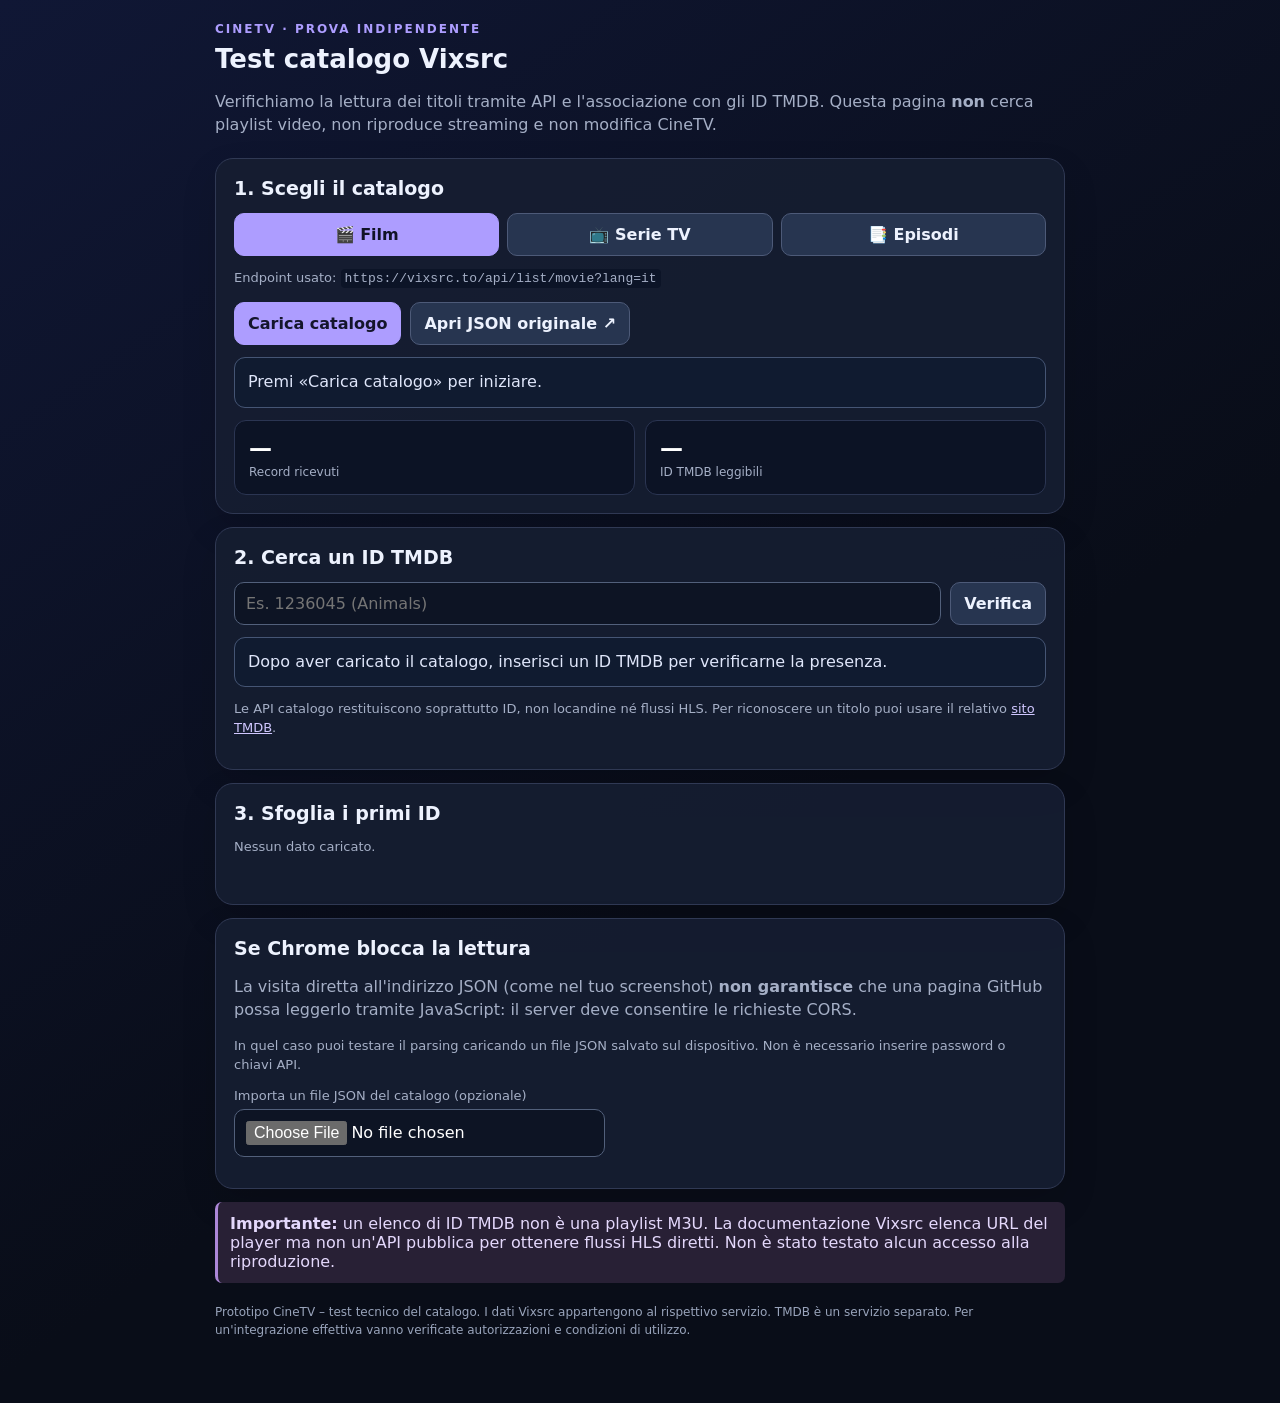
==== test-catalogo/index.html @ 1d824273 "Add files via upload" ====
<!doctype html>
<html lang="it">
<head>
<meta charset="utf-8">
<meta name="viewport" content="width=device-width, initial-scale=1">
<meta name="theme-color" content="#0a0e19">
<title>CineTV – Test catalogo Vixsrc</title>
<style>
:root{color-scheme:dark;--bg:#090d18;--panel:#151d30;--line:#303954;--txt:#edf2fe;--sub:#a5afc6;--accent:#ad9dff;--good:#72dcb2;--bad:#ffb39f;font-family:system-ui,-apple-system,Segoe UI,Arial,sans-serif}*{box-sizing:border-box}body{margin:0;background:linear-gradient(145deg,#101735,#090d18 60%);color:var(--txt);min-height:100vh}.wrap{max-width:880px;margin:auto;padding:22px 15px 65px}header{margin-bottom:22px}h1{font-size:26px;margin:8px 0}h2{font-size:19px;margin:0 0 14px}p{color:var(--sub);line-height:1.45}.eyebrow{letter-spacing:2px;text-transform:uppercase;color:var(--accent);font-size:12px;font-weight:700}.panel{border:1px solid var(--line);border-radius:18px;background:rgba(21,29,48,.96);padding:18px;margin:13px 0;box-shadow:0 15px 35px #0002}.tabs{display:flex;gap:8px;flex-wrap:wrap}.tab{flex:1;min-width:90px}.tab[aria-selected=true]{background:var(--accent);color:#111326;border-color:var(--accent)}button,.btn{background:#273550;color:var(--txt);border:1px solid #4d5a78;border-radius:10px;padding:11px 13px;cursor:pointer;font:inherit;font-weight:650;text-decoration:none;display:inline-flex;align-items:center;justify-content:center;gap:8px}button:focus-visible,a:focus-visible,input:focus-visible{outline:3px solid var(--accent);outline-offset:2px}button:hover,.btn:hover{filter:brightness(1.13)}button.primary{background:var(--accent);color:#14152b;border-color:var(--accent)}button:disabled{opacity:.5;cursor:wait}.row{display:flex;gap:9px;flex-wrap:wrap;align-items:center}.row>*{min-width:0}.grow{flex:1}label{font-size:13px;color:var(--sub);display:block;margin-bottom:6px}input[type=text],input[type=number],input[type=file]{font:inherit;background:#0d1424;color:#fff;padding:11px;border:1px solid #52607b;border-radius:10px;max-width:100%}input[type=number]{width:90px}.search{width:100%}.status{padding:13px;border:1px solid #455574;border-radius:11px;color:#dfe6fa;background:#101b30;min-height:47px;line-height:1.4}.status.ok{border-color:#2f846e;color:var(--good)}.status.err{border-color:#a0574e;color:var(--bad)}.stats{color:var(--sub);font-size:13px;margin-top:10px}.stat-grid{display:grid;grid-template-columns:repeat(2,minmax(0,1fr));gap:10px}.stat{background:#0c1325;border:1px solid #2b3552;padding:14px;border-radius:12px}.stat strong{display:block;font-size:23px;color:#fff}.stat span{font-size:12px;color:var(--sub)}.items{display:grid;grid-template-columns:repeat(auto-fill,minmax(145px,1fr));gap:10px;margin-top:14px}.item{background:#0d1529;border:1px solid #303b58;border-radius:12px;padding:12px;min-width:0}.item b{display:block;font-size:15px;overflow-wrap:anywhere}.item small{display:block;color:var(--sub);padding:6px 0 12px}.item a{color:#cbbfff;font-size:13px}.hint{font-size:13px}.notice{background:#282035;border-left:3px solid #ac87d8;border-radius:7px;padding:12px;color:#e4d8fc}.hidden{display:none!important}footer{font-size:12px;color:#99a4bb;line-height:1.5;padding-top:20px}code{background:#0c1427;padding:2px 4px;border-radius:4px;overflow-wrap:anywhere}a{color:#d0c7ff}#sample{font-size:12px}.split{display:grid;grid-template-columns:1fr 1fr;gap:10px}@media(max-width:540px){.wrap{padding:16px 12px 40px}.split{grid-template-columns:1fr}.items{grid-template-columns:repeat(2,minmax(0,1fr))}.panel{padding:14px}h1{font-size:24px}}
</style>
</head>
<body><div class="wrap">
<header><div class="eyebrow">CineTV · Prova indipendente</div><h1>Test catalogo Vixsrc</h1><p>Verifichiamo la lettura dei titoli tramite API e l'associazione con gli ID TMDB. Questa pagina <b>non</b> cerca playlist video, non riproduce streaming e non modifica CineTV.</p></header>
<section class="panel"><h2>1. Scegli il catalogo</h2><div class="tabs" role="tablist" aria-label="Tipo catalogo"><button type="button" class="tab" data-kind="movie" role="tab" aria-selected="true">🎬 Film</button><button type="button" class="tab" data-kind="tv" role="tab" aria-selected="false">📺 Serie TV</button><button type="button" class="tab" data-kind="episode" role="tab" aria-selected="false">📑 Episodi</button></div><p class="hint">Endpoint usato: <code id="endpoint">https://vixsrc.to/api/list/movie?lang=it</code></p><div class="row"><button id="load" type="button" class="primary">Carica catalogo</button><a id="direct" class="btn" href="https://vixsrc.to/api/list/movie?lang=it" target="_blank" rel="noopener noreferrer">Apri JSON originale ↗</a></div><div id="status" class="status" role="status" aria-live="polite" style="margin-top:12px">Premi «Carica catalogo» per iniziare.</div><div id="stats" class="stat-grid" style="margin-top:12px"><div class="stat"><strong id="total">—</strong><span>Record ricevuti</span></div><div class="stat"><strong id="valid">—</strong><span>ID TMDB leggibili</span></div></div></section>
<section class="panel"><h2>2. Cerca un ID TMDB</h2><div class="row"><input id="search" class="search grow" type="text" inputmode="numeric" placeholder="Es. 1236045 (Animals)" aria-label="ID TMDB da cercare"><button id="check" type="button">Verifica</button></div><div id="check-result" class="status" style="margin-top:12px">Dopo aver caricato il catalogo, inserisci un ID TMDB per verificarne la presenza.</div><p class="hint">Le API catalogo restituiscono soprattutto ID, non locandine né flussi HLS. Per riconoscere un titolo puoi usare il relativo <a href="https://www.themoviedb.org/" target="_blank" rel="noopener noreferrer">sito TMDB</a>.</p></section>
<section class="panel"><h2>3. Sfoglia i primi ID</h2><p class="hint" id="result-label">Nessun dato caricato.</p><div id="items" class="items"></div><div class="row" style="justify-content:center;margin-top:15px"><button type="button" id="more" class="hidden">Mostra altri 40</button></div></section>
<section class="panel"><h2>Se Chrome blocca la lettura</h2><p>La visita diretta all'indirizzo JSON (come nel tuo screenshot) <b>non garantisce</b> che una pagina GitHub possa leggerlo tramite JavaScript: il server deve consentire le richieste CORS.</p><p class="hint">In quel caso puoi testare il parsing caricando un file JSON salvato sul dispositivo. Non è necessario inserire password o chiavi API.</p><label for="file">Importa un file JSON del catalogo (opzionale)</label><input id="file" type="file" accept=".json,application/json,text/plain"><p id="file-message" class="hint"></p></section>
<section class="notice"><b>Importante:</b> un elenco di ID TMDB non è una playlist M3U. La documentazione Vixsrc elenca URL del player ma non un'API pubblica per ottenere flussi HLS diretti. Non è stato testato alcun accesso alla riproduzione.</section>
<footer>Prototipo CineTV – test tecnico del catalogo. I dati Vixsrc appartengono al rispettivo servizio. TMDB è un servizio separato. Per un'integrazione effettiva vanno verificate autorizzazioni e condizioni di utilizzo.</footer>
</div><script>
(function(){
'use strict';
var kind='movie', all=[], currentIndex=new Set(), limit=40, loaded=false;
var $=function(id){return document.getElementById(id)};
var api=function(k){return 'https://vixsrc.to/api/list/'+k+'?lang=it'};
var toId=function(v){var t=String(v===undefined||v===null?'':v);return /^\d{1,12}$/.test(t)?t:null};
function message(s,typ){var el=$('status');el.textContent=s;el.className='status '+(typ||'')}
function format(n){return Number(n).toLocaleString('it-IT')}
function idOf(o){return o&&typeof o==='object'?toId(o.tmdb_id):null}
function normalize(data){
 if(Array.isArray(data))return data;
 if(data&&typeof data==='object'){
  for(var key of ['results','data','items','list','movies','tv','episodes']){if(Array.isArray(data[key]))return data[key]}
 }
 throw Error('La risposta non è un elenco JSON riconosciuto.');
}
function render(){
 var area=$('items');area.textContent='';
 $('result-label').textContent=loaded?'Anteprima di '+format(Math.min(limit,all.length))+' record su '+format(all.length)+'; nomi e poster non inclusi nell’API.':'Nessun dato caricato.';
 if(!loaded)return;
 var frag=document.createDocumentFragment();
 all.slice(0,limit).forEach(function(o,i){var wrap=document.createElement('div');wrap.className='item';var id=idOf(o);var title=document.createElement('b');title.textContent=id?'TMDB #'+id:'Record #'+(i+1);wrap.appendChild(title);
 var small=document.createElement('small');small.textContent='IMDb: '+(o&&o.imdb_id?String(o.imdb_id):'non indicato');wrap.appendChild(small);
 if(id){var l=document.createElement('a');l.href='https://www.themoviedb.org/'+(kind==='movie'?'movie':'tv')+'/'+encodeURIComponent(id);l.target='_blank';l.rel='noopener noreferrer';l.textContent='Consulta su TMDB ↗';wrap.appendChild(l)}frag.appendChild(wrap)});
 area.appendChild(frag);$('more').classList.toggle('hidden',limit>=all.length);
}
function apply(data,source){
 var records=normalize(data);all=records;loaded=true;limit=40;currentIndex=new Set(records.map(idOf).filter(Boolean));
 $('total').textContent=format(records.length);$('valid').textContent=format(currentIndex.size);
 message('Catalogo '+kind+' letto correttamente ('+source+'). '+format(records.length)+' record.', 'ok');$('check-result').textContent='Pronto: inserisci un ID e premi Verifica.';render();
}
function fail(s){message(s,'err');$('load').disabled=false}
function reset(){all=[];loaded=false;limit=40;currentIndex=new Set();$('total').textContent='—';$('valid').textContent='—';$('check-result').textContent='Carica il catalogo e verifica un ID.';render()}
function setKind(k){kind=k;document.querySelectorAll('.tab').forEach(function(el){el.setAttribute('aria-selected',el.getAttribute('data-kind')===k?'true':'false')});$('endpoint').textContent=api(k);$('direct').href=api(k);reset();message('Selezionato '+(k==='movie'?'Film':k==='tv'?'Serie TV':'Episodi')+'. Premi «Carica catalogo».')}
document.querySelectorAll('.tab').forEach(function(el){el.addEventListener('click',function(){setKind(el.getAttribute('data-kind'))})});
$('load').addEventListener('click',async function(){var active=kind;reset();this.disabled=true;message('Richiesta in corso verso '+api(active)+' …');var controller=new AbortController();var timer=setTimeout(function(){controller.abort()},18000);
 try{var res=await fetch(api(active),{method:'GET',mode:'cors',credentials:'omit',signal:controller.signal,headers:{Accept:'application/json'}});if(!res.ok)throw Error('HTTP '+res.status);var data=await res.json();if(kind===active)apply(data,'rete')}
 catch(e){if(kind===active)fail('Impossibile leggere il catalogo da questa pagina: '+(e.name==='AbortError'?'tempo scaduto':e.message)+'. Se il JSON si apre direttamente ma questa prova fallisce, è probabile un blocco CORS. Non significa che l’API sia offline.')}
 finally{clearTimeout(timer);$('load').disabled=false}
});
function verify(){var id=toId($('search').value.trim());var out=$('check-result');if(!id){out.textContent='Inserisci un ID TMDB numerico valido.';out.className='status err';return}if(!loaded){out.textContent='Prima carica il catalogo selezionato.';out.className='status';return}var ok=currentIndex.has(id);out.textContent=ok?'Trovato: TMDB #'+id+' è presente nel catalogo '+kind+'.':'Non trovato: TMDB #'+id+' non compare nel catalogo '+kind+' attualmente caricato.';out.className='status '+(ok?'ok':'err')}
$('check').addEventListener('click',verify);$('search').addEventListener('keydown',function(e){if(e.key==='Enter')verify()});
$('more').addEventListener('click',function(){limit+=40;render()});
$('file').addEventListener('change',async function(){var f=this.files&&this.files[0];if(!f)return;try{var txt=await f.text();apply(JSON.parse(txt),'file '+f.name);$('file-message').textContent='File importato. I record sono interpretati come catalogo '+kind+'.'}catch(e){$('file-message').textContent='Impossibile importare il file: '+e.message;message('Formato JSON non riconosciuto.','err')}});
})();
</script></body></html>
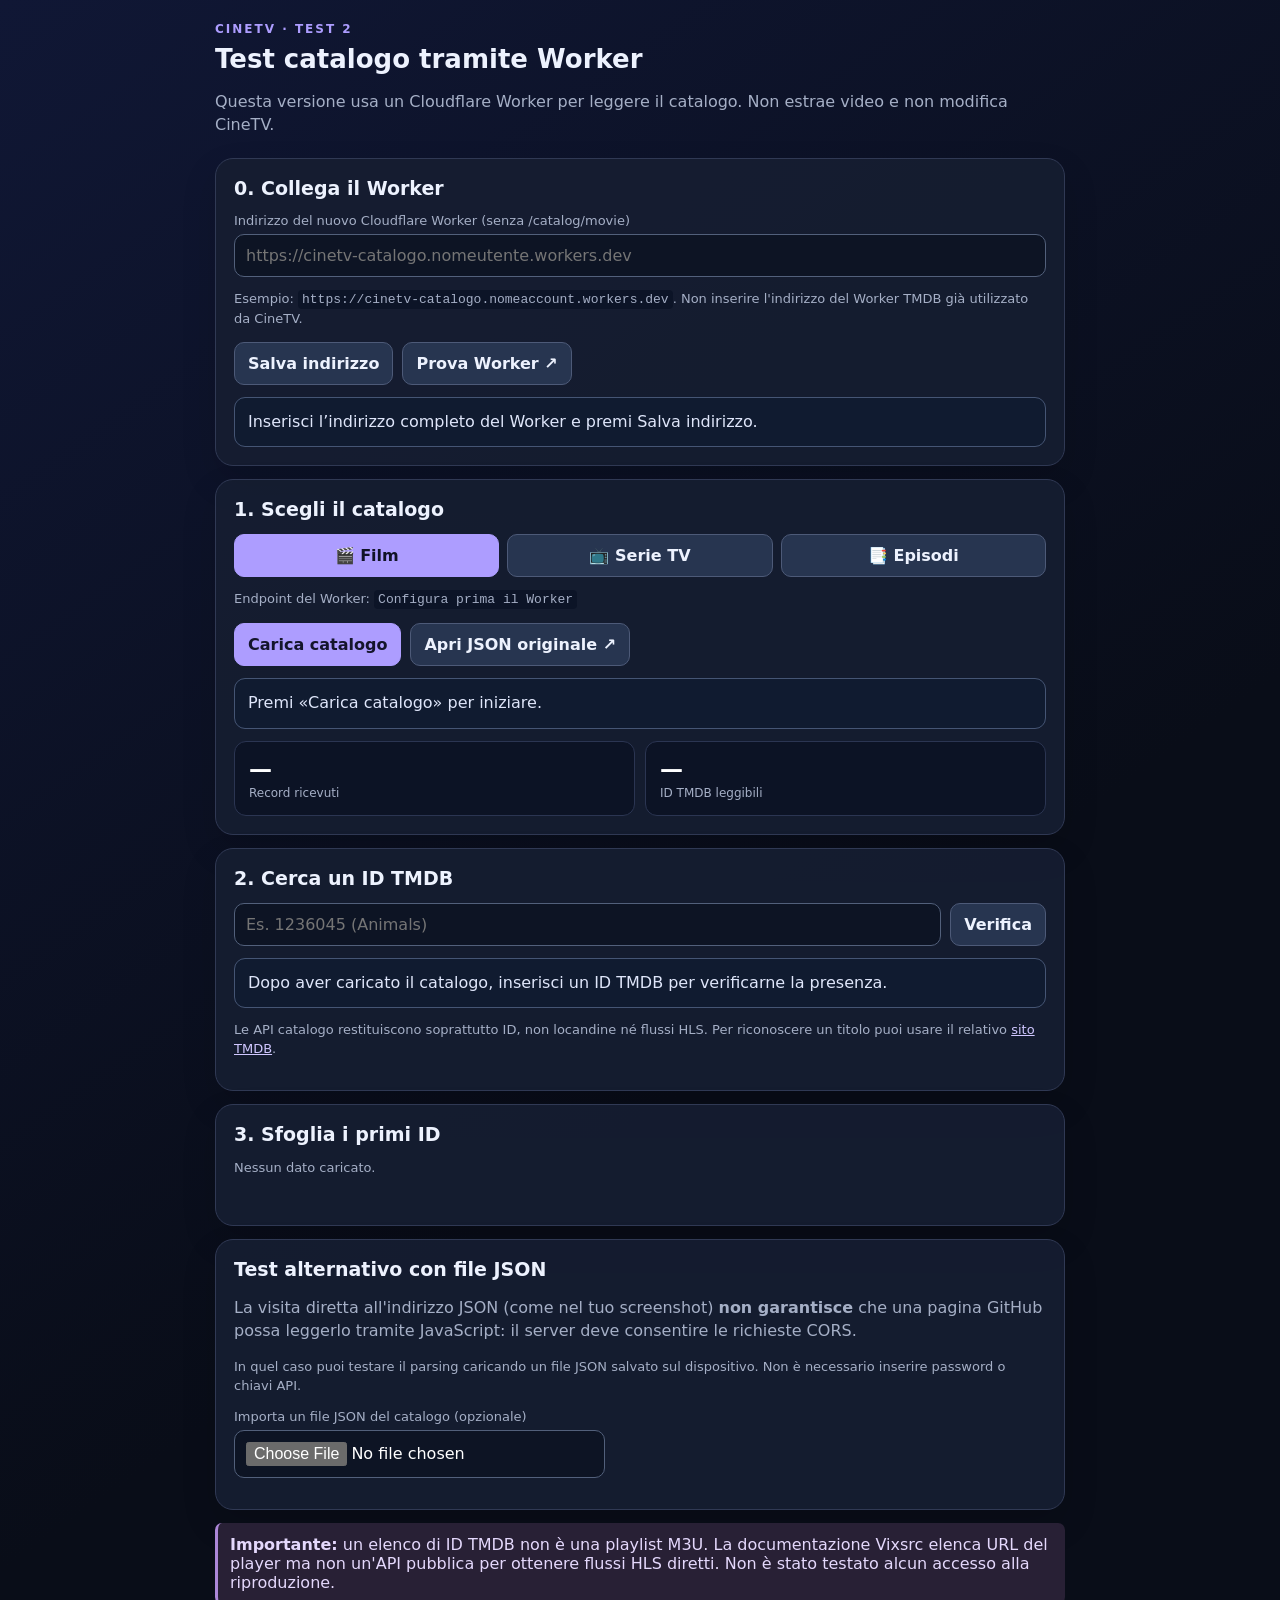
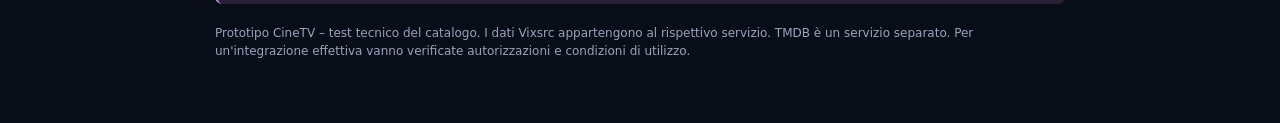
==== commit 1097c66f: "Add files via upload" ====
--- a/test-catalogo/index.html
+++ b/test-catalogo/index.html
@@ -10,11 +10,12 @@
 </style>
 </head>
 <body><div class="wrap">
-<header><div class="eyebrow">CineTV · Prova indipendente</div><h1>Test catalogo Vixsrc</h1><p>Verifichiamo la lettura dei titoli tramite API e l'associazione con gli ID TMDB. Questa pagina <b>non</b> cerca playlist video, non riproduce streaming e non modifica CineTV.</p></header>
-<section class="panel"><h2>1. Scegli il catalogo</h2><div class="tabs" role="tablist" aria-label="Tipo catalogo"><button type="button" class="tab" data-kind="movie" role="tab" aria-selected="true">🎬 Film</button><button type="button" class="tab" data-kind="tv" role="tab" aria-selected="false">📺 Serie TV</button><button type="button" class="tab" data-kind="episode" role="tab" aria-selected="false">📑 Episodi</button></div><p class="hint">Endpoint usato: <code id="endpoint">https://vixsrc.to/api/list/movie?lang=it</code></p><div class="row"><button id="load" type="button" class="primary">Carica catalogo</button><a id="direct" class="btn" href="https://vixsrc.to/api/list/movie?lang=it" target="_blank" rel="noopener noreferrer">Apri JSON originale ↗</a></div><div id="status" class="status" role="status" aria-live="polite" style="margin-top:12px">Premi «Carica catalogo» per iniziare.</div><div id="stats" class="stat-grid" style="margin-top:12px"><div class="stat"><strong id="total">—</strong><span>Record ricevuti</span></div><div class="stat"><strong id="valid">—</strong><span>ID TMDB leggibili</span></div></div></section>
+<header><div class="eyebrow">CineTV · Test 2</div><h1>Test catalogo tramite Worker</h1><p>Questa versione usa un Cloudflare Worker per leggere il catalogo. Non estrae video e non modifica CineTV.</p></header>
+<section class="panel"><h2>0. Collega il Worker</h2><label for="worker-base">Indirizzo del nuovo Cloudflare Worker (senza /catalog/movie)</label><input id="worker-base" class="search" type="text" placeholder="https://cinetv-catalogo.nomeutente.workers.dev" autocomplete="off" spellcheck="false"><p class="hint">Esempio: <code>https://cinetv-catalogo.nomeaccount.workers.dev</code>. Non inserire l'indirizzo del Worker TMDB già utilizzato da CineTV.</p><div class="row"><button id="save-worker" type="button">Salva indirizzo</button><a id="worker-link" href="#" class="btn" target="_blank" rel="noopener noreferrer">Prova Worker ↗</a></div><div id="worker-info" class="status" style="margin-top:12px">Inserisci l'indirizzo del Worker e premi Salva indirizzo.</div></section>
+<section class="panel"><h2>1. Scegli il catalogo</h2><div class="tabs" role="tablist" aria-label="Tipo catalogo"><button type="button" class="tab" data-kind="movie" role="tab" aria-selected="true">🎬 Film</button><button type="button" class="tab" data-kind="tv" role="tab" aria-selected="false">📺 Serie TV</button><button type="button" class="tab" data-kind="episode" role="tab" aria-selected="false">📑 Episodi</button></div><p class="hint">Endpoint del Worker: <code id="endpoint">Da configurare</code></p><div class="row"><button id="load" type="button" class="primary">Carica catalogo</button><a id="direct" class="btn" href="https://vixsrc.to/api/list/movie?lang=it" target="_blank" rel="noopener noreferrer">Apri JSON originale ↗</a></div><div id="status" class="status" role="status" aria-live="polite" style="margin-top:12px">Premi «Carica catalogo» per iniziare.</div><div id="stats" class="stat-grid" style="margin-top:12px"><div class="stat"><strong id="total">—</strong><span>Record ricevuti</span></div><div class="stat"><strong id="valid">—</strong><span>ID TMDB leggibili</span></div></div></section>
 <section class="panel"><h2>2. Cerca un ID TMDB</h2><div class="row"><input id="search" class="search grow" type="text" inputmode="numeric" placeholder="Es. 1236045 (Animals)" aria-label="ID TMDB da cercare"><button id="check" type="button">Verifica</button></div><div id="check-result" class="status" style="margin-top:12px">Dopo aver caricato il catalogo, inserisci un ID TMDB per verificarne la presenza.</div><p class="hint">Le API catalogo restituiscono soprattutto ID, non locandine né flussi HLS. Per riconoscere un titolo puoi usare il relativo <a href="https://www.themoviedb.org/" target="_blank" rel="noopener noreferrer">sito TMDB</a>.</p></section>
 <section class="panel"><h2>3. Sfoglia i primi ID</h2><p class="hint" id="result-label">Nessun dato caricato.</p><div id="items" class="items"></div><div class="row" style="justify-content:center;margin-top:15px"><button type="button" id="more" class="hidden">Mostra altri 40</button></div></section>
-<section class="panel"><h2>Se Chrome blocca la lettura</h2><p>La visita diretta all'indirizzo JSON (come nel tuo screenshot) <b>non garantisce</b> che una pagina GitHub possa leggerlo tramite JavaScript: il server deve consentire le richieste CORS.</p><p class="hint">In quel caso puoi testare il parsing caricando un file JSON salvato sul dispositivo. Non è necessario inserire password o chiavi API.</p><label for="file">Importa un file JSON del catalogo (opzionale)</label><input id="file" type="file" accept=".json,application/json,text/plain"><p id="file-message" class="hint"></p></section>
+<section class="panel"><h2>Test alternativo con file JSON</h2><p>La visita diretta all'indirizzo JSON (come nel tuo screenshot) <b>non garantisce</b> che una pagina GitHub possa leggerlo tramite JavaScript: il server deve consentire le richieste CORS.</p><p class="hint">In quel caso puoi testare il parsing caricando un file JSON salvato sul dispositivo. Non è necessario inserire password o chiavi API.</p><label for="file">Importa un file JSON del catalogo (opzionale)</label><input id="file" type="file" accept=".json,application/json,text/plain"><p id="file-message" class="hint"></p></section>
 <section class="notice"><b>Importante:</b> un elenco di ID TMDB non è una playlist M3U. La documentazione Vixsrc elenca URL del player ma non un'API pubblica per ottenere flussi HLS diretti. Non è stato testato alcun accesso alla riproduzione.</section>
 <footer>Prototipo CineTV – test tecnico del catalogo. I dati Vixsrc appartengono al rispettivo servizio. TMDB è un servizio separato. Per un'integrazione effettiva vanno verificate autorizzazioni e condizioni di utilizzo.</footer>
 </div><script>
@@ -22,7 +23,27 @@
 'use strict';
 var kind='movie', all=[], currentIndex=new Set(), limit=40, loaded=false;
 var $=function(id){return document.getElementById(id)};
-var api=function(k){return 'https://vixsrc.to/api/list/'+k+'?lang=it'};
+var originalApi=function(k){return 'https://vixsrc.to/api/list/'+k+'?lang=it'};
+var workerBase='';
+try {workerBase=localStorage.getItem('cinetv_catalog_worker')||'';}catch(e){}
+var api=function(k){return workerBase ? workerBase+'/catalog/'+k : 'Configura prima il Worker';};
+function normalizeWorkerUrl(value){
+ try{var u=new URL(String(value||'').trim());if(u.protocol!=='https:')return null; if(u.username||u.password)return null;return u.origin;}catch(e){return null;}
+}
+function refreshWorker(){
+ $('worker-base').value=workerBase;
+ $('endpoint').textContent=api(kind);
+ $('worker-link').href=workerBase?workerBase+'/health':'#';
+ $('worker-info').textContent=workerBase?'Worker configurato. Apri «Prova Worker» per verificare la risposta.':'Inserisci l’indirizzo completo del Worker e premi Salva indirizzo.';
+}
+$('save-worker').addEventListener('click',function(){
+ var value=normalizeWorkerUrl($('worker-base').value);
+ if(!value){$('worker-info').textContent='Inserisci un URL HTTPS valido (es. https://nome.workers.dev).';return;}
+ workerBase=value;
+ try{localStorage.setItem('cinetv_catalog_worker',value)}catch(e){}
+ refreshWorker();reset();message('Worker configurato. Premi «Carica catalogo» per procedere.');
+});
+refreshWorker();
 var toId=function(v){var t=String(v===undefined||v===null?'':v);return /^\d{1,12}$/.test(t)?t:null};
 function message(s,typ){var el=$('status');el.textContent=s;el.className='status '+(typ||'')}
 function format(n){return Number(n).toLocaleString('it-IT')}
@@ -51,11 +72,11 @@
 }
 function fail(s){message(s,'err');$('load').disabled=false}
 function reset(){all=[];loaded=false;limit=40;currentIndex=new Set();$('total').textContent='—';$('valid').textContent='—';$('check-result').textContent='Carica il catalogo e verifica un ID.';render()}
-function setKind(k){kind=k;document.querySelectorAll('.tab').forEach(function(el){el.setAttribute('aria-selected',el.getAttribute('data-kind')===k?'true':'false')});$('endpoint').textContent=api(k);$('direct').href=api(k);reset();message('Selezionato '+(k==='movie'?'Film':k==='tv'?'Serie TV':'Episodi')+'. Premi «Carica catalogo».')}
+function setKind(k){kind=k;document.querySelectorAll('.tab').forEach(function(el){el.setAttribute('aria-selected',el.getAttribute('data-kind')===k?'true':'false')});$('endpoint').textContent=api(k);$('direct').href=originalApi(k);reset();message('Selezionato '+(k==='movie'?'Film':k==='tv'?'Serie TV':'Episodi')+'. Premi «Carica catalogo».')}
 document.querySelectorAll('.tab').forEach(function(el){el.addEventListener('click',function(){setKind(el.getAttribute('data-kind'))})});
-$('load').addEventListener('click',async function(){var active=kind;reset();this.disabled=true;message('Richiesta in corso verso '+api(active)+' …');var controller=new AbortController();var timer=setTimeout(function(){controller.abort()},18000);
- try{var res=await fetch(api(active),{method:'GET',mode:'cors',credentials:'omit',signal:controller.signal,headers:{Accept:'application/json'}});if(!res.ok)throw Error('HTTP '+res.status);var data=await res.json();if(kind===active)apply(data,'rete')}
- catch(e){if(kind===active)fail('Impossibile leggere il catalogo da questa pagina: '+(e.name==='AbortError'?'tempo scaduto':e.message)+'. Se il JSON si apre direttamente ma questa prova fallisce, è probabile un blocco CORS. Non significa che l’API sia offline.')}
+$('load').addEventListener('click',async function(){if(!workerBase){message('Prima inserisci l’indirizzo del Cloudflare Worker nel riquadro 0.','err');return;}var active=kind;reset();this.disabled=true;message('Richiesta in corso verso '+api(active)+' …');var controller=new AbortController();var timer=setTimeout(function(){controller.abort()},18000);
+ try{var res=await fetch(api(active),{method:'GET',mode:'cors',credentials:'omit',signal:controller.signal,headers:{Accept:'application/json'}});if(!res.ok){var detail='';try{var er=await res.json();detail=er.error||'';if(er.upstream_status)detail+=' (origine HTTP '+er.upstream_status+')';}catch(_){}throw Error('HTTP '+res.status+(detail?' — '+detail:''));}var data=await res.json();if(kind===active)apply(data,'rete')}
+ catch(e){if(kind===active)fail('Impossibile leggere il catalogo da questa pagina: '+(e.name==='AbortError'?'tempo scaduto':e.message)+'. Verifica che il Worker sia pubblicato e che /health risponda. Se ricevi HTTP 502, la richiesta dal Worker potrebbe essere stata bloccata dal server sorgente.')}
  finally{clearTimeout(timer);$('load').disabled=false}
 });
 function verify(){var id=toId($('search').value.trim());var out=$('check-result');if(!id){out.textContent='Inserisci un ID TMDB numerico valido.';out.className='status err';return}if(!loaded){out.textContent='Prima carica il catalogo selezionato.';out.className='status';return}var ok=currentIndex.has(id);out.textContent=ok?'Trovato: TMDB #'+id+' è presente nel catalogo '+kind+'.':'Non trovato: TMDB #'+id+' non compare nel catalogo '+kind+' attualmente caricato.';out.className='status '+(ok?'ok':'err')}
